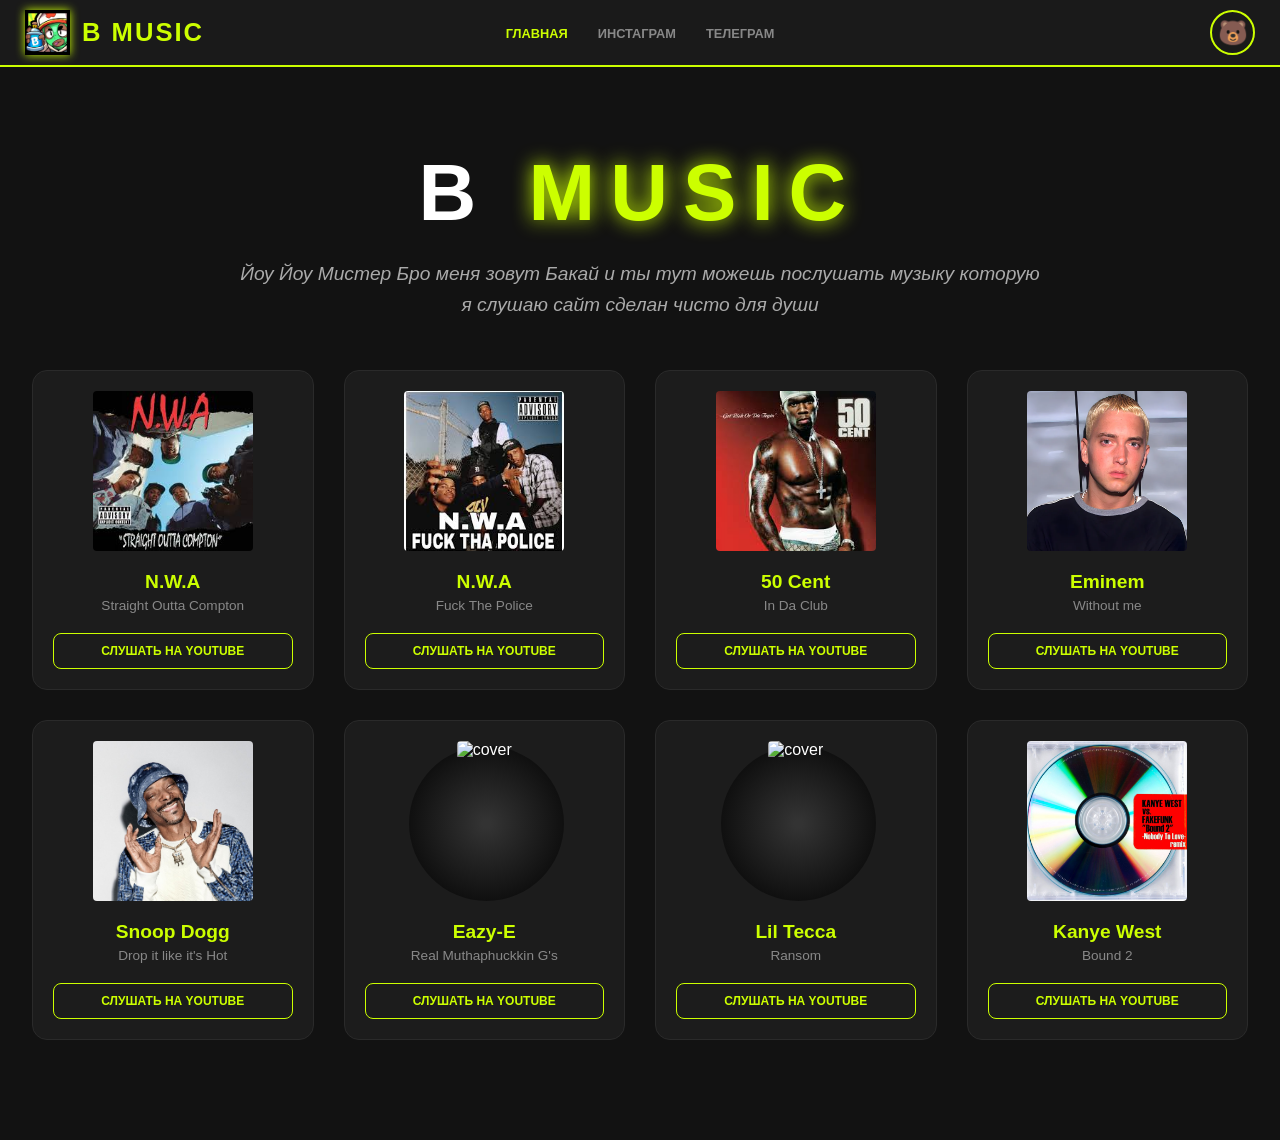
==== index.html @ 68f7479b "Add files via upload" ====
<!DOCTYPE html>
<html lang="ru">
<head>
    <meta charset="UTF-8">
    <meta name="viewport" content="width=device-width, initial-scale=1.0">
    <title>B MUSIC</title>
    <link rel="stylesheet" href="style.css">
</head>
<body>

<nav>
    <div class="nav-container">
        <div class="logo-group">
            <img src="2.png" alt="logo" class="logo-img">
            <span class="logo-site-name">B MUSIC</span>
        </div>
        
        <ul class="menu">
            <li><a href="#" class="active">главная</a></li>
            <li><a href="https://instagram.com/rizz_sigma_freddyfazbear" target="_blank">инстаграм</a></li>
            <li><a href="https://t.me/B_Pampers" target="_blank">телеграм</a></li>
        </ul>

        <div class="nav-tools">
            <div class="freddy-nose" onclick="playHonk()">
                <span class="nose-icon">🐻</span>
            </div>
            <audio id="honk-sound" src="honk.mp3"></audio>
        </div>
    </div>
</nav>

<header>
    <div class="header-content">
        <h1>B <span class="neon-text">MUSIC</span></h1>
        <p class="greeting">
            Йоу Йоу Мистер Бро меня зовут Бакай и ты тут можешь послушать музыку которую я слушаю сайт сделан чисто для души
        </p>
    </div>
</header>

<div class="grid-container">
    <div class="card">
        <div class="vinyl-wrapper">
            <img src="1.jpg" alt="cover" class="cover">
            <div class="vinyl-disk"></div>
        </div>
        <h2>N.W.A</h2>
        <p>Straight Outta Compton</p>
        <div class="buttons">
            <a href="https://www.youtube.com/watch?v=TMZi25Pq3T8" target="_blank" class="btn-listen">слушать на youtube</a>
        </div>
    </div>

    <div class="card">
        <div class="vinyl-wrapper">
            <img src="11.jpg" alt="cover" class="cover">
            <div class="vinyl-disk"></div>
        </div>
        <h2>N.W.A</h2>
        <p>Fuck The Police</p>
        <div class="buttons">
            <a href="https://www.youtube.com/watch?v=qZuxPKUVGiw" target="_blank" class="btn-listen">слушать на youtube</a>
        </div>
    </div>

    <div class="card">
        <div class="vinyl-wrapper">
            <img src="111.jpg" alt="cover" class="cover">
            <div class="vinyl-disk"></div>
        </div>
        <h2>50 Cent</h2>
        <p>In Da Club</p>
        <div class="buttons">
            <a href="https://www.youtube.com/watch?v=5qm8PH4xAss" target="_blank" class="btn-listen">слушать на youtube</a>
        </div>
    </div>

    <div class="card">
        <div class="vinyl-wrapper">
            <img src="1111.webp" alt="cover" class="cover">
            <div class="vinyl-disk"></div>
        </div>
        <h2>Eminem</h2>
        <p>Without me</p>
        <div class="buttons">
            <a href="https://www.youtube.com/watch?v=YVkUvmDQ3HY" target="_blank" class="btn-listen">слушать на youtube</a>
        </div>
    </div>

    <div class="card">
        <div class="vinyl-wrapper">
            <img src="11111.jpg" alt="cover" class="cover">
            <div class="vinyl-disk"></div>
        </div>
        <h2>Snoop Dogg</h2>
        <p>Drop it like it's Hot</p>
        <div class="buttons">
            <a href="https://www.youtube.com/watch?v=GtUVQei3nX4" target="_blank" class="btn-listen">слушать на youtube</a>
        </div>
    </div>

    <div class="card">
        <div class="vinyl-wrapper">
            <img src="111111.jpg" alt="cover" class="cover">
            <div class="vinyl-disk"></div>
        </div>
        <h2>Eazy-E</h2>
        <p>Real Muthaphuckkin G's</p>
        <div class="buttons">
            <a href="https://www.youtube.com/watch?v=fJuapp9SORA" target="_blank" class="btn-listen">слушать на youtube</a>
        </div>
    </div>

    <div class="card">
        <div class="vinyl-wrapper">
            <img src="1111111.jpg" alt="cover" class="cover">
            <div class="vinyl-disk"></div>
        </div>
        <h2>Lil Tecca</h2>
        <p>Ransom</p>
        <div class="buttons">
            <a href="https://www.youtube.com/watch?v=1XzY2ij_vL4" target="_blank" class="btn-listen">слушать на youtube</a>
        </div>
    </div>

    <div class="card">
        <div class="vinyl-wrapper">
            <img src="11111111.jpg" alt="cover" class="cover">
            <div class="vinyl-disk"></div>
        </div>
        <h2>Kanye West</h2>
        <p>Bound 2</p>
        <div class="buttons">
            <a href="https://youtu.be/wVRF3SqLUi0" target="_blank" class="btn-listen">слушать на youtube</a>
        </div>
    </div>
</div>

<script>
    function playHonk() {
        const audio = document.getElementById('honk-sound');
        audio.currentTime = 0;
        audio.play();
    }
</script>

</body>
</html>
---- style.css ----
* {
    margin: 0;
    padding: 0;
    box-sizing: border-box;
}

body {
    background-color: #121212;
    color: #ffffff;
    font-family: 'Segoe UI', sans-serif;
    display: flex;
    flex-direction: column;
    align-items: center;
    overflow-x: hidden;
}

/* меню */
nav {
    width: 100%;
    background: #1a1a1a;
    border-bottom: 2px solid #ccff00;
    position: sticky;
    top: 0;
    z-index: 1000;
}

.nav-container {
    max-width: 1400px;
    margin: 0 auto;
    display: flex;
    justify-content: space-between; /* разносит лого и нос по краям */
    align-items: center;
    padding: 10px 25px;
}

.logo-group {
    display: flex;
    align-items: center;
    gap: 12px;
    flex: 1; /* дает логотипу пространство слева */
}

.logo-img {
    height: 45px;
    filter: drop-shadow(0 0 5px #ccff00);
}

.logo-site-name {
    font-weight: 900;
    font-size: 1.6rem;
    letter-spacing: 2px;
    color: #ccff00;
    text-transform: uppercase;
    white-space: nowrap;
}

.menu {
    list-style: none;
    display: flex;
    gap: 30px;
    justify-content: center;
    flex: 2; /* центрирует само меню */
}

.menu li a {
    text-decoration: none;
    color: #888;
    text-transform: uppercase;
    font-weight: 700;
    font-size: 0.8rem;
    transition: 0.3s;
}

.menu li a:hover, .menu li a.active {
    color: #ccff00;
}

.nav-tools {
    display: flex;
    justify-content: flex-end;
    flex: 1; /* уравновешивает правую сторону */
}

.freddy-nose {
    cursor: pointer;
    font-size: 1.5rem;
    background: #1a1a1a;
    width: 45px;
    height: 45px;
    display: flex;
    align-items: center;
    justify-content: center;
    border-radius: 50%;
    border: 2px solid #ccff00;
    transition: 0.1s;
    user-select: none;
}

.freddy-nose:active {
    transform: scale(0.85);
    background: #ccff00;
}

/* заголовок по центру */
header {
    margin: 80px 0 50px;
    text-align: center;
    width: 100%;
    display: flex;
    flex-direction: column;
    align-items: center;
}

header h1 {
    font-size: 5rem; /* сделал побольше для стиля */
    text-transform: uppercase;
    letter-spacing: 15px;
    margin-bottom: 20px;
    width: 100%;
    text-align: center;
}

.neon-text {
    color: #ccff00;
    text-shadow: 0 0 20px #ccff00;
}

.greeting {
    max-width: 800px;
    margin: 0 auto;
    color: #aaaaaa;
    line-height: 1.6;
    font-size: 1.2rem;
    font-style: italic;
    text-align: center; /* четко по центру */
}

/* карточки */
.grid-container {
    display: grid;
    grid-template-columns: repeat(4, 1fr);
    gap: 30px;
    width: 95%;
    max-width: 1400px;
    padding-bottom: 100px;
}

.card {
    background: #1c1c1c;
    padding: 20px;
    border-radius: 15px;
    text-align: center;
    border: 1px solid #2a2a2a;
    transition: 0.4s ease;
}

.card:hover {
    border-color: #ccff00;
    transform: translateY(-8px);
    box-shadow: 0 10px 30px rgba(0,0,0,0.5);
}

.vinyl-wrapper {
    position: relative;
    width: 160px;
    height: 160px;
    margin: 0 auto 20px;
}

.cover {
    width: 100%;
    height: 100%;
    z-index: 5;
    position: relative;
    border-radius: 4px;
    object-fit: cover;
}

.vinyl-disk {
    position: absolute;
    top: 5px;
    right: 0;
    width: 155px;
    height: 155px;
    background: radial-gradient(circle, #333 4%, #000 100%);
    border-radius: 50%;
    z-index: 1;
    transition: 0.5s ease;
}

.card:hover .vinyl-disk {
    right: -35px;
    transform: rotate(360deg);
}

.card h2 { color: #ccff00; font-size: 1.2rem; margin-bottom: 5px; }
.card p { color: #888; font-size: 0.85rem; margin-bottom: 20px; }

.btn-listen {
    display: block;
    border: 1px solid #ccff00;
    color: #ccff00;
    padding: 10px;
    text-decoration: none;
    border-radius: 8px;
    font-weight: 700;
    text-transform: uppercase;
    font-size: 0.75rem;
    transition: 0.3s;
}

.btn-listen:hover {
    background: #ccff00;
    color: #000;
}

@media (max-width: 1100px) { .grid-container { grid-template-columns: repeat(2, 1fr); } }
@media (max-width: 650px) { 
    .grid-container { grid-template-columns: 1fr; }
    header h1 { font-size: 3rem; }
}
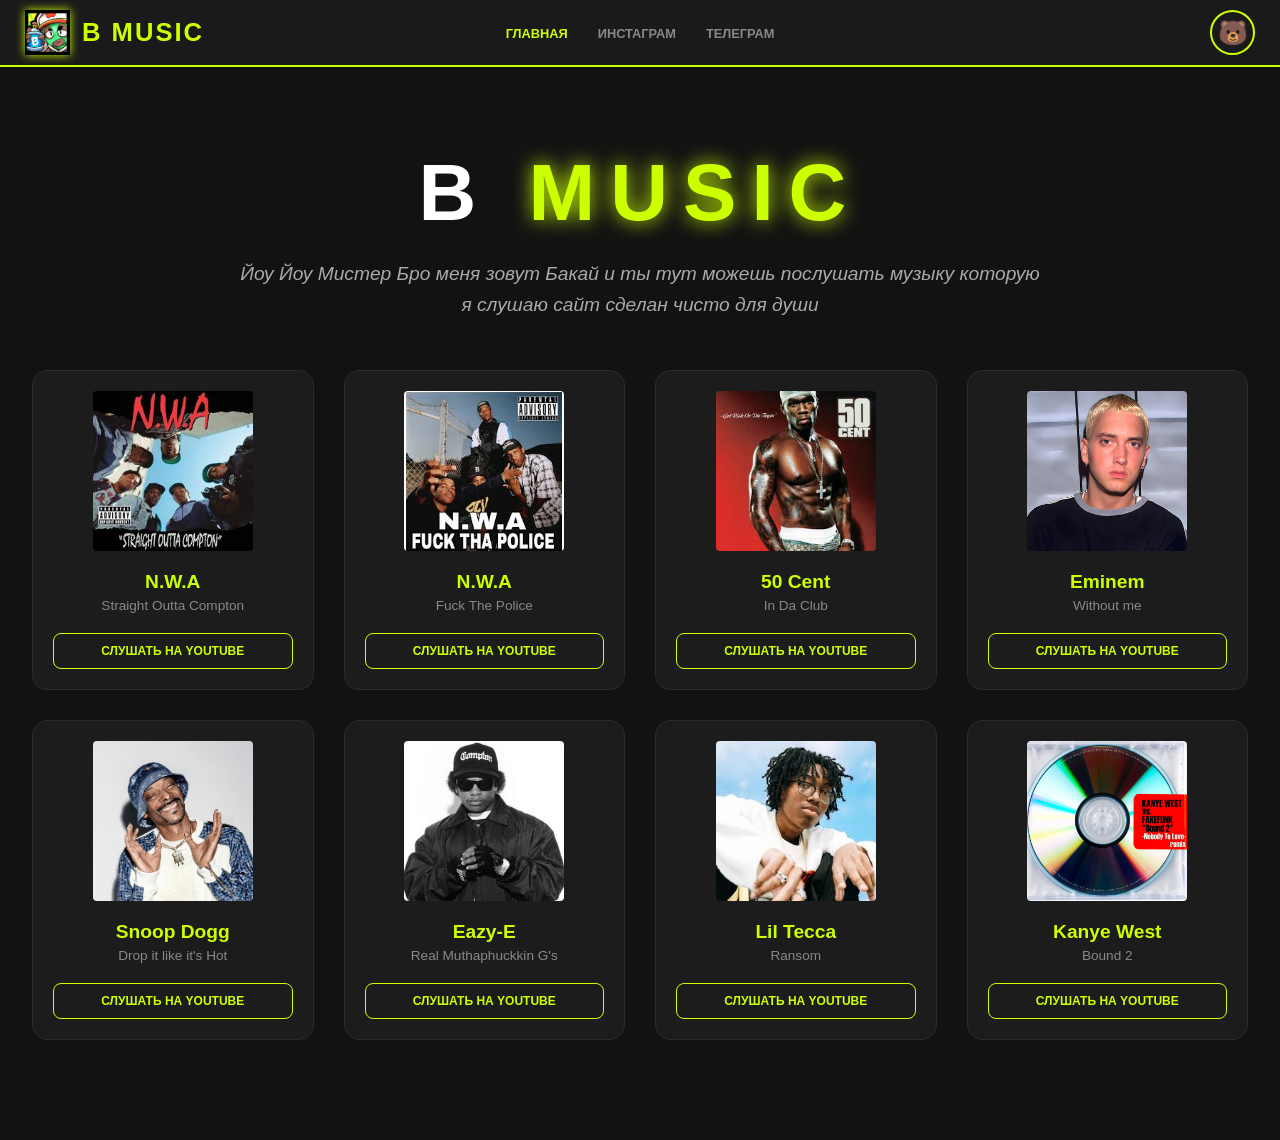
==== commit 9d7096a1: "Update index.html" ====
--- a/index.html
+++ b/index.html
@@ -146,4 +146,4 @@
 </script>
 
 </body>
-</html>+</html>
--- a/style.css
+++ b/style.css
@@ -14,7 +14,6 @@
     overflow-x: hidden;
 }
 
-/* меню */
 nav {
     width: 100%;
     background: #1a1a1a;
@@ -28,7 +27,7 @@
     max-width: 1400px;
     margin: 0 auto;
     display: flex;
-    justify-content: space-between; /* разносит лого и нос по краям */
+    justify-content: space-between;
     align-items: center;
     padding: 10px 25px;
 }
@@ -37,7 +36,7 @@
     display: flex;
     align-items: center;
     gap: 12px;
-    flex: 1; /* дает логотипу пространство слева */
+    flex: 1; 
 }
 
 .logo-img {
@@ -59,7 +58,7 @@
     display: flex;
     gap: 30px;
     justify-content: center;
-    flex: 2; /* центрирует само меню */
+    flex: 2; 
 }
 
 .menu li a {
@@ -78,7 +77,7 @@
 .nav-tools {
     display: flex;
     justify-content: flex-end;
-    flex: 1; /* уравновешивает правую сторону */
+    flex: 1;
 }
 
 .freddy-nose {
@@ -101,7 +100,6 @@
     background: #ccff00;
 }
 
-/* заголовок по центру */
 header {
     margin: 80px 0 50px;
     text-align: center;
@@ -112,7 +110,7 @@
 }
 
 header h1 {
-    font-size: 5rem; /* сделал побольше для стиля */
+    font-size: 5rem; 
     text-transform: uppercase;
     letter-spacing: 15px;
     margin-bottom: 20px;
@@ -132,10 +130,9 @@
     line-height: 1.6;
     font-size: 1.2rem;
     font-style: italic;
-    text-align: center; /* четко по центру */
-}
-
-/* карточки */
+    text-align: center;
+}
+
 .grid-container {
     display: grid;
     grid-template-columns: repeat(4, 1fr);
@@ -213,9 +210,54 @@
     background: #ccff00;
     color: #000;
 }
-
-@media (max-width: 1100px) { .grid-container { grid-template-columns: repeat(2, 1fr); } }
-@media (max-width: 650px) { 
-    .grid-container { grid-template-columns: 1fr; }
-    header h1 { font-size: 3rem; }
-}+@media (max-width: 600px) {
+    .nav-container {
+        flex-direction: column; 
+        gap: 15px;
+        padding: 15px 10px;
+    }
+
+    .menu {
+        gap: 15px;
+        flex-wrap: wrap; 
+        justify-content: center;
+    }
+
+    .logo-site-name {
+        font-size: 1.4rem; 
+    }
+
+    header {
+        margin: 40px 0 30px;
+    }
+
+    header h1 {
+        font-size: 2.5rem; 
+        letter-spacing: 5px;
+    }
+
+    .greeting {
+        font-size: 1rem;
+        padding: 0 15px;
+        max-width: 100%;
+    }
+
+    .grid-container {
+        grid-template-columns: 1fr; 
+        width: 90%;
+        gap: 20px;
+    }
+
+    .card {
+        padding: 15px;
+    }
+
+    .vinyl-wrapper {
+        width: 140px;
+        height: 140px;
+    }
+
+    .vinyl-disk {
+        display: none; 
+    }
+}
